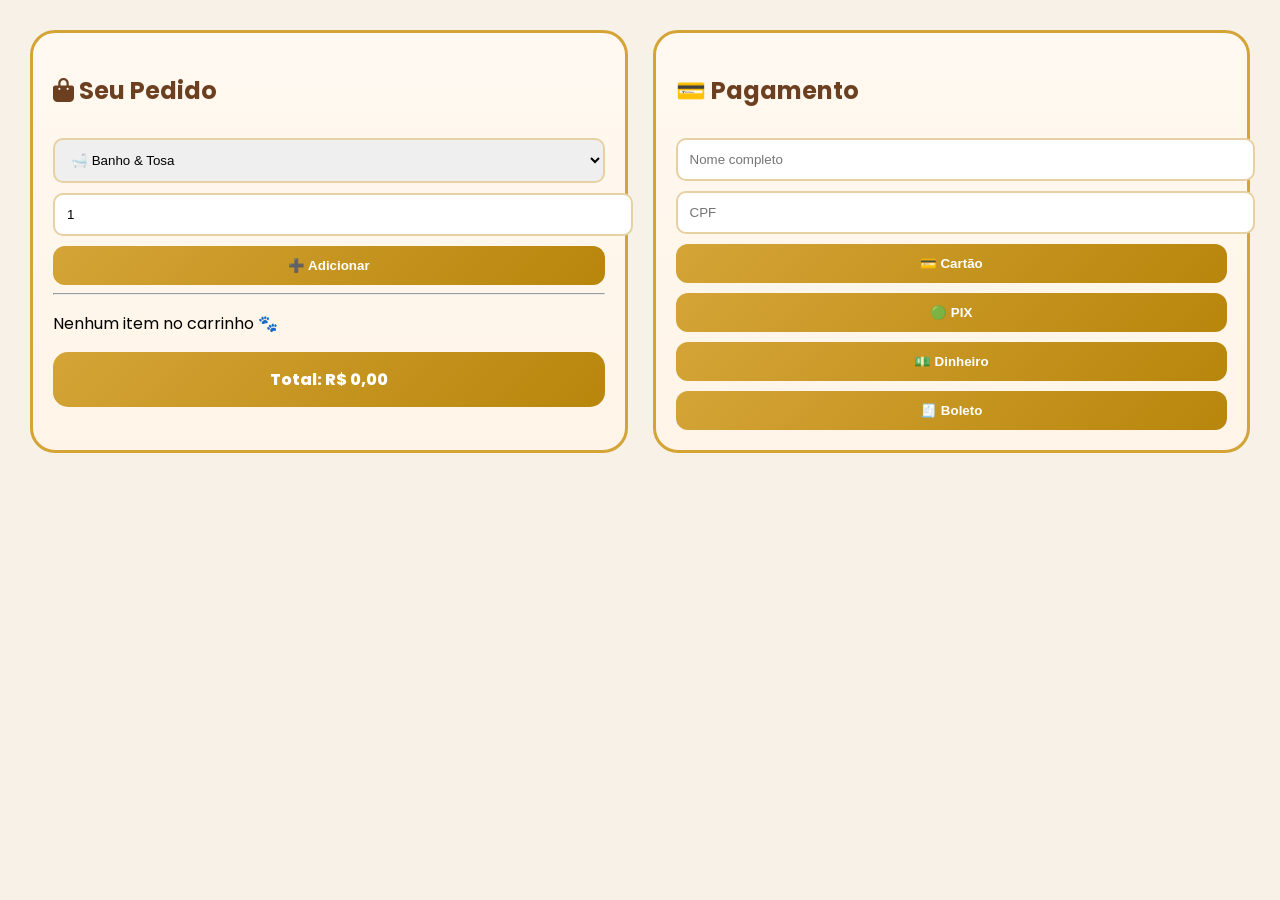
==== checkout.html @ 95e9d2d9 "tela de checkout" ====
<!DOCTYPE html>
<html lang="pt-BR">

<head>
  <meta charset="UTF-8">
  <title>Checkout PetShop Completo</title>
  <link rel="stylesheet" href="https://cdnjs.cloudflare.com/ajax/libs/font-awesome/6.5.0/css/all.min.css" crossorigin="anonymous" referrerpolicy="no-referrer" />
  <link href="https://fonts.googleapis.com/css2?family=Poppins:wght@300;400;600;700&display=swap" rel="stylesheet">

  <style>
    body {
      margin: 0;
      font-family: Poppins;
      background: #F7F1E8;
    }

    .container {
      display: grid;
      grid-template-columns: 1fr 1fr;
      gap: 25px;
      padding: 30px;
    }

    /* CARD */
    .card {
      background: linear-gradient(180deg, #FFF9F1, #FFF4E7);
      border: 3px solid #D4A437;
      border-radius: 25px;
      padding: 20px;
    }

    /* TITULO */
    h2 {
      color: #6B3F1F;
    }

    /* INPUTS */
    select,
    input {
      width: 100%;
      padding: 12px;
      margin-top: 10px;
      border-radius: 10px;
      border: 2px solid #E7D0A2;
    }

    /* BOTÃO */
    button {
      width: 100%;
      margin-top: 10px;
      padding: 12px;
      border: none;
      border-radius: 12px;
      background: linear-gradient(135deg, #D4A437, #B8860B);
      color: white;
      font-weight: 700;
      cursor: pointer;
    }

    /* ITEM */
    .item {
      display: flex;
      justify-content: space-between;
      padding: 10px;
      margin-top: 8px;
      background: #FFF3DD;
      border-radius: 10px;
    }

    /* TOTAL */
    .total {
      margin-top: 15px;
      padding: 15px;
      border-radius: 15px;
      background: linear-gradient(135deg, #D4A437, #B8860B);
      color: white;
      text-align: center;
      font-weight: 800;
    }

    /* PAYBOX */
    .paybox {
      margin-top: 10px;
      padding: 12px;
      border-radius: 12px;
      border: 2px dashed #D4A437;
      background: #FFF7EA;
    }

    .hidden {
      display: none
    }
  </style>
</head>

<body>

  <div class="container">

    <!-- CARRINHO AUTOMÁTICO -->
    <div class="card">

      <h2><i class="fas fa-shopping-bag"></i> Seu Pedido</h2>

      <!-- ADICIONAR ITENS -->
      <select id="selectItem">

        <option value="Banho & Tosa|45">🛁 Banho & Tosa</option>
        <option value="Consulta Veterinária|80">🩺 Consulta Veterinária</option>
        <option value="Estética Pet|60">✂️ Estética Pet</option>
        <option value="Hotel Pet|70">🏨 Hotel Pet</option>
        <option value="Adestramento|120">🎓 Adestramento</option>
        <option value="Pet Taxi|25">🚗 Pet Taxi</option>

        <option value="Ração Golden|89.90">🥩 Ração Golden</option>
        <option value="Shampoo Biovet|34.90">🧴 Shampoo Biovet</option>
        <option value="Coleira Premium|59.90">🦮 Coleira Premium</option>
        <option value="Petisco Salmão|22.90">🐟 Petisco Salmão</option>
        <option value="Brinquedo Kong|44.90">🧸 Brinquedo Kong</option>
        <option value="Escova Dental|19.90">🪥 Escova Dental</option>

      </select>

      <input type="number" id="qty" value="1">

      <button onclick="addItem()">➕ Adicionar</button>

      <hr>

      <div id="cart"></div>

      <div class="total" id="total">Total: R$ 0,00</div>

    </div>

    <!-- PAGAMENTO -->
    <div class="card">

      <h2>💳 Pagamento</h2>

      <input placeholder="Nome completo">
      <input placeholder="CPF">

      <button onclick="show('card')">💳 Cartão</button>
      <button onclick="show('pix')">🟢 PIX</button>
      <button onclick="show('cash')">💵 Dinheiro</button>
      <button onclick="show('boleto')">🧾 Boleto</button>

      <!-- CARTÃO -->
      <div id="card" class="paybox hidden">
        <h3>Cartão de Crédito 💳</h3>
        <input placeholder="Nome no cartão">
        <input placeholder="Número do cartão">
        <input placeholder="Validade (MM/AA)">
        <input placeholder="CVV">
      </div>

      <!-- PIX -->
      <div id="pix" class="paybox hidden">
        <h3>PIX 🟢</h3>
        <p><b>Chave PIX:</b> 163.916.904-05</p>
      </div>

      <!-- DINHEIRO -->
      <div id="cash" class="paybox hidden">
        <h3>Dinheiro 💵</h3>
        <input placeholder="Valor pago">
        <input placeholder="Troco para quanto?">
      </div>

      <!-- BOLETO -->
      <div id="boleto" class="paybox hidden">
        <h3>Boleto 🧾</h3>
        <input placeholder="CPF do titular">
        <input placeholder="Nome completo">
      </div>

    </div>

  </div>

  <script>

    let cart = JSON.parse(localStorage.getItem("cart")) || [];

    /* SALVAR */
    function save() {
      localStorage.setItem("cart", JSON.stringify(cart));
    }

    /* ADICIONAR */
    function addItem() {

      let data = document.getElementById("selectItem").value.split("|");
      let qty = document.getElementById("qty").value;

      cart.push({
        name: data[0],
        price: parseFloat(data[1]),
        qty: parseInt(qty)
      });

      save();
      render();

    }

    /* REMOVER */
    function removeItem(i) {
      cart.splice(i, 1);
      save();
      render();
    }

    /* RENDER */
    function render() {

      let div = document.getElementById("cart");
      let total = 0;

      div.innerHTML = "";

      if (cart.length === 0) {
        div.innerHTML = "<p>Nenhum item no carrinho 🐾</p>";
        document.getElementById("total").innerText = "Total: R$ 0,00";
        return;
      }

      cart.forEach((item, i) => {

        let t = item.price * item.qty;
        total += t;

        div.innerHTML += `
      <div class="item">
        <span>🐾 ${item.name} x${item.qty}</span>
        <button onclick="removeItem(${i})">🗑️</button>
      </div>
    `;

      });

      document.getElementById("total").innerText =
        "Total: R$ " + total.toFixed(2);

    }

    /* PAGAMENTO SWITCH */
    function show(type) {

      document.querySelectorAll(".paybox").forEach(e => {
        e.classList.add("hidden");
      });

      document.getElementById(type).classList.remove("hidden");

    }

    /* INICIAR */
    render();

  </script>

</body>

</html>
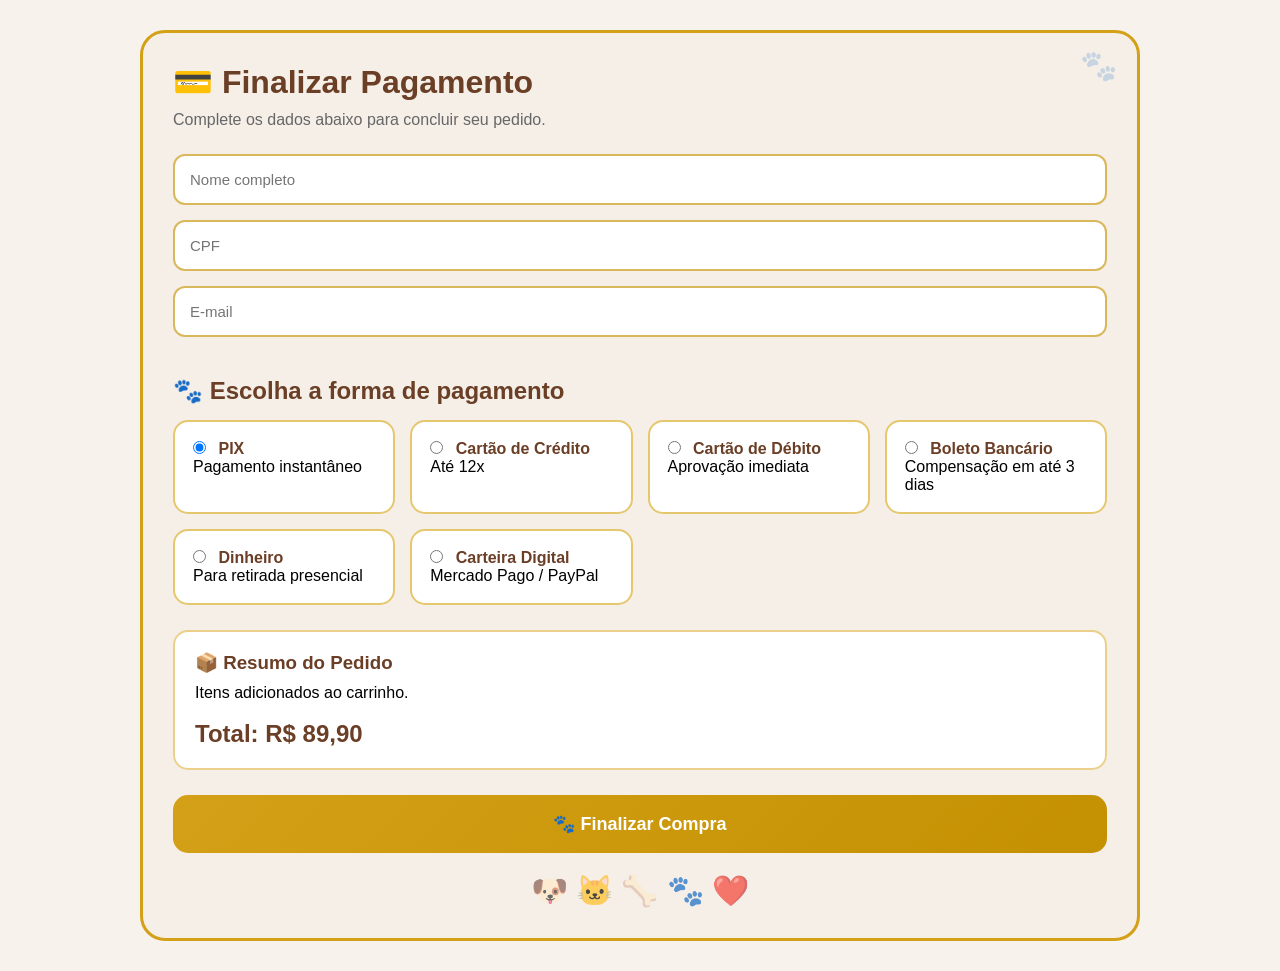
==== commit e72a93f9: "alteração" ====
--- a/checkout.html
+++ b/checkout.html
@@ -1,266 +1,288 @@
+<!DOCTYPE html>
+<html lang="en">
+<head>
+    <meta charset="UTF-8">
+    <meta name="viewport" content="width=device-width, initial-scale=1.0">
+    <title>Document</title>
+</head>
+<body>
+    
 <!DOCTYPE html>
 <html lang="pt-BR">
-
 <head>
-  <meta charset="UTF-8">
-  <title>Checkout PetShop Completo</title>
-  <link rel="stylesheet" href="https://cdnjs.cloudflare.com/ajax/libs/font-awesome/6.5.0/css/all.min.css" crossorigin="anonymous" referrerpolicy="no-referrer" />
-  <link href="https://fonts.googleapis.com/css2?family=Poppins:wght@300;400;600;700&display=swap" rel="stylesheet">
-
-  <style>
-    body {
-      margin: 0;
-      font-family: Poppins;
-      background: #F7F1E8;
-    }
-
-    .container {
-      display: grid;
-      grid-template-columns: 1fr 1fr;
-      gap: 25px;
-      padding: 30px;
-    }
-
-    /* CARD */
-    .card {
-      background: linear-gradient(180deg, #FFF9F1, #FFF4E7);
-      border: 3px solid #D4A437;
-      border-radius: 25px;
-      padding: 20px;
-    }
-
-    /* TITULO */
-    h2 {
-      color: #6B3F1F;
-    }
-
-    /* INPUTS */
-    select,
-    input {
-      width: 100%;
-      padding: 12px;
-      margin-top: 10px;
-      border-radius: 10px;
-      border: 2px solid #E7D0A2;
-    }
-
-    /* BOTÃO */
-    button {
-      width: 100%;
-      margin-top: 10px;
-      padding: 12px;
-      border: none;
-      border-radius: 12px;
-      background: linear-gradient(135deg, #D4A437, #B8860B);
-      color: white;
-      font-weight: 700;
-      cursor: pointer;
-    }
-
-    /* ITEM */
-    .item {
-      display: flex;
-      justify-content: space-between;
-      padding: 10px;
-      margin-top: 8px;
-      background: #FFF3DD;
-      border-radius: 10px;
-    }
-
-    /* TOTAL */
-    .total {
-      margin-top: 15px;
-      padding: 15px;
-      border-radius: 15px;
-      background: linear-gradient(135deg, #D4A437, #B8860B);
-      color: white;
-      text-align: center;
-      font-weight: 800;
-    }
-
-    /* PAYBOX */
-    .paybox {
-      margin-top: 10px;
-      padding: 12px;
-      border-radius: 12px;
-      border: 2px dashed #D4A437;
-      background: #FFF7EA;
-    }
-
-    .hidden {
-      display: none
-    }
-  </style>
+<meta charset="UTF-8">
+<meta name="viewport" content="width=device-width, initial-scale=1.0">
+<title>Pagamento - Patas & Amor</title>
+
+<style>
+:root{
+    --marrom:#6B3E26;
+    --marrom-claro:#8B5A3C;
+    --dourado:#D4A017;
+    --dourado-hover:#C49102;
+    --creme:#F7F2EB;
+    --branco:#FFFFFF;
+}
+
+*{
+    margin:0;
+    padding:0;
+    box-sizing:border-box;
+    font-family:'Segoe UI',sans-serif;
+}
+
+body{
+    background:var(--creme);
+    min-height:100vh;
+    padding:30px;
+}
+
+.container{
+    max-width:1000px;
+    margin:auto;
+}
+
+.card{
+    background:#f5efe8;
+    border:3px solid var(--dourado);
+    border-radius:25px;
+    padding:30px;
+    position:relative;
+}
+
+.card::before{
+    content:"🐾";
+    position:absolute;
+    top:15px;
+    right:20px;
+    font-size:30px;
+    opacity:.2;
+}
+
+h1{
+    color:var(--marrom);
+    margin-bottom:10px;
+}
+
+.subtitulo{
+    color:#666;
+    margin-bottom:25px;
+}
+
+.input{
+    width:100%;
+    padding:15px;
+    border:2px solid #d9b85c;
+    border-radius:12px;
+    margin-bottom:15px;
+    font-size:15px;
+}
+
+.section-title{
+    color:var(--marrom);
+    margin:25px 0 15px;
+}
+
+.pagamento{
+    display:grid;
+    grid-template-columns:repeat(auto-fit,minmax(220px,1fr));
+    gap:15px;
+}
+
+.opcao{
+    background:white;
+    border:2px solid #e5c76d;
+    border-radius:15px;
+    padding:18px;
+    cursor:pointer;
+    transition:.3s;
+}
+
+.opcao:hover{
+    transform:translateY(-2px);
+    border-color:var(--dourado);
+}
+
+.opcao input{
+    margin-right:8px;
+}
+
+.opcao strong{
+    color:var(--marrom);
+}
+
+.resumo{
+    margin-top:25px;
+    background:white;
+    border-radius:15px;
+    padding:20px;
+    border:2px solid #ead08a;
+}
+
+.resumo h3{
+    color:var(--marrom);
+    margin-bottom:10px;
+}
+
+.total{
+    font-size:24px;
+    font-weight:bold;
+    color:var(--marrom);
+}
+
+.btn{
+    width:100%;
+    margin-top:25px;
+    padding:18px;
+    border:none;
+    border-radius:15px;
+    background:linear-gradient(
+        135deg,
+        var(--dourado),
+        var(--dourado-hover)
+    );
+    color:white;
+    font-size:18px;
+    font-weight:bold;
+    cursor:pointer;
+    transition:.3s;
+}
+
+.btn:hover{
+    transform:translateY(-2px);
+}
+
+.pet-icons{
+    text-align:center;
+    font-size:30px;
+    margin-top:20px;
+    opacity:.7;
+}
+</style>
 </head>
-
 <body>
 
-  <div class="container">
-
-    <!-- CARRINHO AUTOMÁTICO -->
+<div class="container">
+
     <div class="card">
 
-      <h2><i class="fas fa-shopping-bag"></i> Seu Pedido</h2>
-
-      <!-- ADICIONAR ITENS -->
-      <select id="selectItem">
-
-        <option value="Banho & Tosa|45">🛁 Banho & Tosa</option>
-        <option value="Consulta Veterinária|80">🩺 Consulta Veterinária</option>
-        <option value="Estética Pet|60">✂️ Estética Pet</option>
-        <option value="Hotel Pet|70">🏨 Hotel Pet</option>
-        <option value="Adestramento|120">🎓 Adestramento</option>
-        <option value="Pet Taxi|25">🚗 Pet Taxi</option>
-
-        <option value="Ração Golden|89.90">🥩 Ração Golden</option>
-        <option value="Shampoo Biovet|34.90">🧴 Shampoo Biovet</option>
-        <option value="Coleira Premium|59.90">🦮 Coleira Premium</option>
-        <option value="Petisco Salmão|22.90">🐟 Petisco Salmão</option>
-        <option value="Brinquedo Kong|44.90">🧸 Brinquedo Kong</option>
-        <option value="Escova Dental|19.90">🪥 Escova Dental</option>
-
-      </select>
-
-      <input type="number" id="qty" value="1">
-
-      <button onclick="addItem()">➕ Adicionar</button>
-
-      <hr>
-
-      <div id="cart"></div>
-
-      <div class="total" id="total">Total: R$ 0,00</div>
+        <h1>💳 Finalizar Pagamento</h1>
+
+        <p class="subtitulo">
+            Complete os dados abaixo para concluir seu pedido.
+        </p>
+
+        <input
+            type="text"
+            class="input"
+            placeholder="Nome completo">
+
+        <input
+            type="text"
+            class="input"
+            placeholder="CPF">
+
+        <input
+            type="email"
+            class="input"
+            placeholder="E-mail">
+
+        <h2 class="section-title">
+            🐾 Escolha a forma de pagamento
+        </h2>
+
+        <div class="pagamento">
+
+            <label class="opcao">
+                <input type="radio" name="pagamento" checked>
+                <strong>PIX</strong><br>
+                Pagamento instantâneo
+            </label>
+
+            <label class="opcao">
+                <input type="radio" name="pagamento">
+                <strong>Cartão de Crédito</strong><br>
+                Até 12x
+            </label>
+
+            <label class="opcao">
+                <input type="radio" name="pagamento">
+                <strong>Cartão de Débito</strong><br>
+                Aprovação imediata
+            </label>
+
+            <label class="opcao">
+                <input type="radio" name="pagamento">
+                <strong>Boleto Bancário</strong><br>
+                Compensação em até 3 dias
+            </label>
+
+            <label class="opcao">
+                <input type="radio" name="pagamento">
+                <strong>Dinheiro</strong><br>
+                Para retirada presencial
+            </label>
+
+            <label class="opcao">
+                <input type="radio" name="pagamento">
+                <strong>Carteira Digital</strong><br>
+                Mercado Pago / PayPal
+            </label>
+
+        </div>
+
+        <div class="resumo">
+
+            <h3>📦 Resumo do Pedido</h3>
+
+            <p>Itens adicionados ao carrinho.</p>
+
+            <br>
+
+            <div class="total">
+                Total: R$ 89,90
+            </div>
+
+        </div>
+
+        <button
+            class="btn"
+            onclick="finalizarCompra()">
+
+            🐾 Finalizar Compra
+
+        </button>
+
+        <div class="pet-icons">
+            🐶 🐱 🦴 🐾 ❤️
+        </div>
 
     </div>
 
-    <!-- PAGAMENTO -->
-    <div class="card">
-
-      <h2>💳 Pagamento</h2>
-
-      <input placeholder="Nome completo">
-      <input placeholder="CPF">
-
-      <button onclick="show('card')">💳 Cartão</button>
-      <button onclick="show('pix')">🟢 PIX</button>
-      <button onclick="show('cash')">💵 Dinheiro</button>
-      <button onclick="show('boleto')">🧾 Boleto</button>
-
-      <!-- CARTÃO -->
-      <div id="card" class="paybox hidden">
-        <h3>Cartão de Crédito 💳</h3>
-        <input placeholder="Nome no cartão">
-        <input placeholder="Número do cartão">
-        <input placeholder="Validade (MM/AA)">
-        <input placeholder="CVV">
-      </div>
-
-      <!-- PIX -->
-      <div id="pix" class="paybox hidden">
-        <h3>PIX 🟢</h3>
-        <p><b>Chave PIX:</b> 163.916.904-05</p>
-      </div>
-
-      <!-- DINHEIRO -->
-      <div id="cash" class="paybox hidden">
-        <h3>Dinheiro 💵</h3>
-        <input placeholder="Valor pago">
-        <input placeholder="Troco para quanto?">
-      </div>
-
-      <!-- BOLETO -->
-      <div id="boleto" class="paybox hidden">
-        <h3>Boleto 🧾</h3>
-        <input placeholder="CPF do titular">
-        <input placeholder="Nome completo">
-      </div>
-
-    </div>
-
-  </div>
-
-  <script>
-
-    let cart = JSON.parse(localStorage.getItem("cart")) || [];
-
-    /* SALVAR */
-    function save() {
-      localStorage.setItem("cart", JSON.stringify(cart));
-    }
-
-    /* ADICIONAR */
-    function addItem() {
-
-      let data = document.getElementById("selectItem").value.split("|");
-      let qty = document.getElementById("qty").value;
-
-      cart.push({
-        name: data[0],
-        price: parseFloat(data[1]),
-        qty: parseInt(qty)
-      });
-
-      save();
-      render();
-
-    }
-
-    /* REMOVER */
-    function removeItem(i) {
-      cart.splice(i, 1);
-      save();
-      render();
-    }
-
-    /* RENDER */
-    function render() {
-
-      let div = document.getElementById("cart");
-      let total = 0;
-
-      div.innerHTML = "";
-
-      if (cart.length === 0) {
-        div.innerHTML = "<p>Nenhum item no carrinho 🐾</p>";
-        document.getElementById("total").innerText = "Total: R$ 0,00";
-        return;
-      }
-
-      cart.forEach((item, i) => {
-
-        let t = item.price * item.qty;
-        total += t;
-
-        div.innerHTML += `
-      <div class="item">
-        <span>🐾 ${item.name} x${item.qty}</span>
-        <button onclick="removeItem(${i})">🗑️</button>
-      </div>
-    `;
-
-      });
-
-      document.getElementById("total").innerText =
-        "Total: R$ " + total.toFixed(2);
-
-    }
-
-    /* PAGAMENTO SWITCH */
-    function show(type) {
-
-      document.querySelectorAll(".paybox").forEach(e => {
-        e.classList.add("hidden");
-      });
-
-      document.getElementById(type).classList.remove("hidden");
-
-    }
-
-    /* INICIAR */
-    render();
-
-  </script>
+</div>
+
+<script>
+function finalizarCompra(){
+
+    const numeroPedido =
+        "#PA-" +
+        Math.floor(
+            100000 + Math.random() * 900000
+        );
+
+    localStorage.setItem(
+        "numeroPedido",
+        numeroPedido
+    );
+
+    window.location.href =
+        "pagamento-sucesso.html";
+}
+</script>
 
 </body>
-
+</html>
+
+
+</body>
 </html>
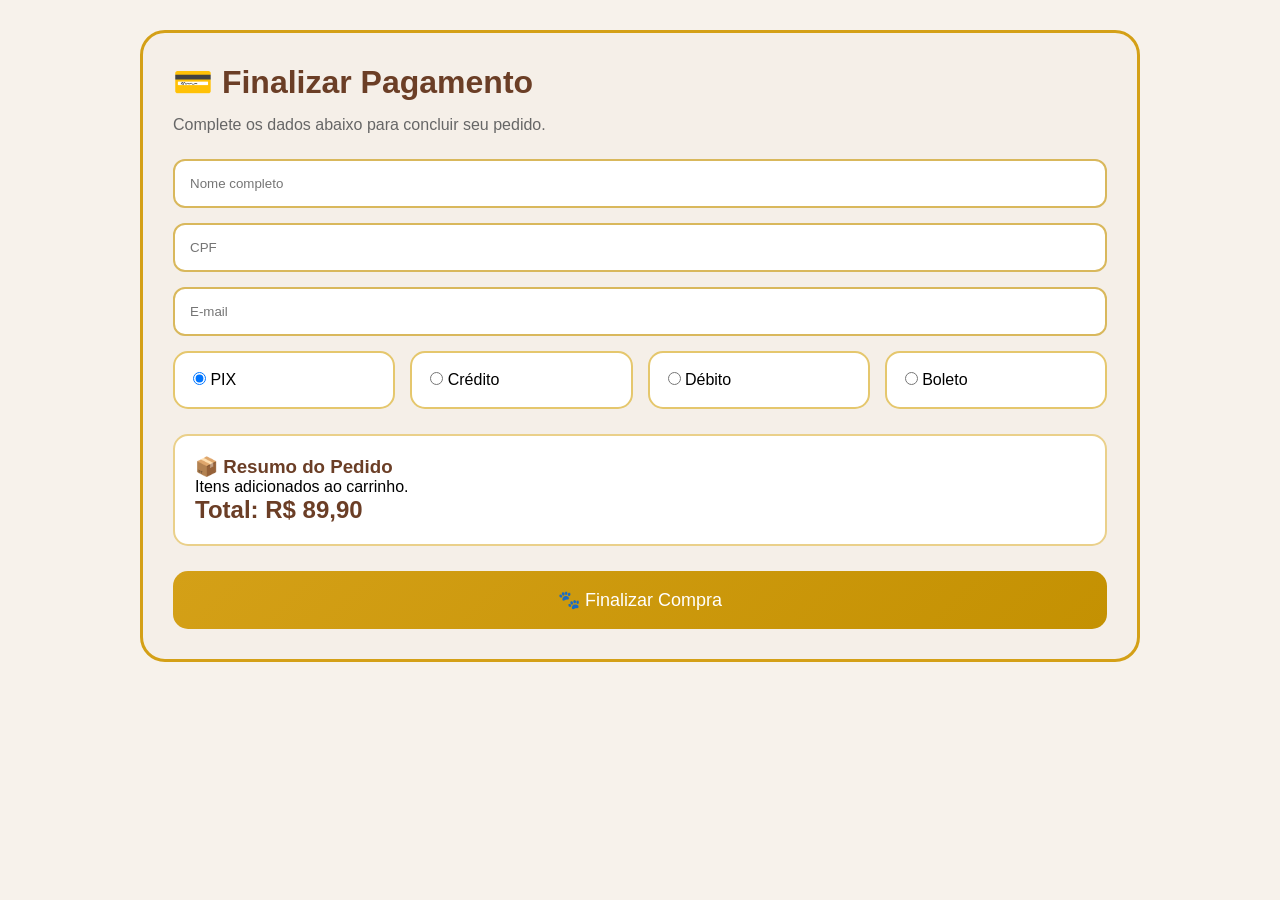
==== commit 0d866d8a: "de novo" ====
--- a/checkout.html
+++ b/checkout.html
@@ -6,283 +6,110 @@
     <title>Document</title>
 </head>
 <body>
-    
-<!DOCTYPE html>
+    <!DOCTYPE html>
 <html lang="pt-BR">
 <head>
 <meta charset="UTF-8">
 <meta name="viewport" content="width=device-width, initial-scale=1.0">
-<title>Pagamento - Patas & Amor</title>
-
+<title>Patas & Amor - Pagamento</title>
 <style>
 :root{
-    --marrom:#6B3E26;
-    --marrom-claro:#8B5A3C;
-    --dourado:#D4A017;
-    --dourado-hover:#C49102;
-    --creme:#F7F2EB;
-    --branco:#FFFFFF;
+--marrom:#6B3E26;
+--dourado:#D4A017;
+--dourado-hover:#C49102;
+--creme:#F7F2EB;
 }
-
-*{
-    margin:0;
-    padding:0;
-    box-sizing:border-box;
-    font-family:'Segoe UI',sans-serif;
-}
-
-body{
-    background:var(--creme);
-    min-height:100vh;
-    padding:30px;
-}
-
-.container{
-    max-width:1000px;
-    margin:auto;
-}
-
-.card{
-    background:#f5efe8;
-    border:3px solid var(--dourado);
-    border-radius:25px;
-    padding:30px;
-    position:relative;
-}
-
-.card::before{
-    content:"🐾";
-    position:absolute;
-    top:15px;
-    right:20px;
-    font-size:30px;
-    opacity:.2;
-}
-
-h1{
-    color:var(--marrom);
-    margin-bottom:10px;
-}
-
-.subtitulo{
-    color:#666;
-    margin-bottom:25px;
-}
-
-.input{
-    width:100%;
-    padding:15px;
-    border:2px solid #d9b85c;
-    border-radius:12px;
-    margin-bottom:15px;
-    font-size:15px;
-}
-
-.section-title{
-    color:var(--marrom);
-    margin:25px 0 15px;
-}
-
-.pagamento{
-    display:grid;
-    grid-template-columns:repeat(auto-fit,minmax(220px,1fr));
-    gap:15px;
-}
-
-.opcao{
-    background:white;
-    border:2px solid #e5c76d;
-    border-radius:15px;
-    padding:18px;
-    cursor:pointer;
-    transition:.3s;
-}
-
-.opcao:hover{
-    transform:translateY(-2px);
-    border-color:var(--dourado);
-}
-
-.opcao input{
-    margin-right:8px;
-}
-
-.opcao strong{
-    color:var(--marrom);
-}
-
-.resumo{
-    margin-top:25px;
-    background:white;
-    border-radius:15px;
-    padding:20px;
-    border:2px solid #ead08a;
-}
-
-.resumo h3{
-    color:var(--marrom);
-    margin-bottom:10px;
-}
-
-.total{
-    font-size:24px;
-    font-weight:bold;
-    color:var(--marrom);
-}
-
-.btn{
-    width:100%;
-    margin-top:25px;
-    padding:18px;
-    border:none;
-    border-radius:15px;
-    background:linear-gradient(
-        135deg,
-        var(--dourado),
-        var(--dourado-hover)
-    );
-    color:white;
-    font-size:18px;
-    font-weight:bold;
-    cursor:pointer;
-    transition:.3s;
-}
-
-.btn:hover{
-    transform:translateY(-2px);
-}
-
-.pet-icons{
-    text-align:center;
-    font-size:30px;
-    margin-top:20px;
-    opacity:.7;
-}
+*{margin:0;padding:0;box-sizing:border-box;font-family:'Segoe UI',sans-serif;}
+body{background:var(--creme);padding:30px;}
+.container{max-width:1000px;margin:auto;}
+.card{background:#f5efe8;border:3px solid var(--dourado);border-radius:25px;padding:30px;}
+h1,h2,h3{color:var(--marrom);}
+.subtitulo{color:#666;margin:15px 0 25px;}
+.input{width:100%;padding:15px;border:2px solid #d9b85c;border-radius:12px;margin-bottom:15px;}
+.pagamento{display:grid;grid-template-columns:repeat(auto-fit,minmax(220px,1fr));gap:15px;}
+.opcao{background:#fff;border:2px solid #e5c76d;border-radius:15px;padding:18px;}
+.resumo,.rota{margin-top:25px;background:#fff;padding:20px;border-radius:15px;border:2px solid #ead08a;}
+.total{font-size:24px;font-weight:bold;color:var(--marrom);}
+.btn{width:100%;margin-top:25px;padding:18px;border:none;border-radius:15px;color:#fff;font-size:18px;background:linear-gradient(135deg,var(--dourado),var(--dourado-hover));cursor:pointer;}
+#paginaSucesso{display:none;text-align:center;}
+.numero{font-size:28px;font-weight:bold;color:var(--marrom);margin:20px 0;}
+.status{display:flex;justify-content:space-between;gap:10px;flex-wrap:wrap;margin-top:20px;}
+.etapa{flex:1;min-width:120px;background:#f7f2eb;padding:12px;border-radius:12px;border:1px solid #ead08a;}
+.ativa{border:2px solid #D4A017;font-weight:bold;}
 </style>
 </head>
 <body>
 
 <div class="container">
 
-    <div class="card">
+<div class="card" id="paginaPagamento">
+<h1>💳 Finalizar Pagamento</h1>
+<p class="subtitulo">Complete os dados abaixo para concluir seu pedido.</p>
 
-        <h1>💳 Finalizar Pagamento</h1>
+<input class="input" placeholder="Nome completo">
+<input class="input" placeholder="CPF">
+<input class="input" placeholder="E-mail">
 
-        <p class="subtitulo">
-            Complete os dados abaixo para concluir seu pedido.
-        </p>
+<div class="pagamento">
+<label class="opcao"><input type="radio" name="pag" checked> PIX</label>
+<label class="opcao"><input type="radio" name="pag"> Crédito</label>
+<label class="opcao"><input type="radio" name="pag"> Débito</label>
+<label class="opcao"><input type="radio" name="pag"> Boleto</label>
+</div>
 
-        <input
-            type="text"
-            class="input"
-            placeholder="Nome completo">
+<div class="resumo">
+<h3>📦 Resumo do Pedido</h3>
+<p>Itens adicionados ao carrinho.</p>
+<div class="total">Total: R$ 89,90</div>
+</div>
 
-        <input
-            type="text"
-            class="input"
-            placeholder="CPF">
+<button class="btn" onclick="finalizarCompra()">🐾 Finalizar Compra</button>
+</div>
 
-        <input
-            type="email"
-            class="input"
-            placeholder="E-mail">
+<div class="card" id="paginaSucesso">
+<h1>✅ Pagamento Concluído!</h1>
+<p>Seu pedido foi registrado com sucesso.</p>
 
-        <h2 class="section-title">
-            🐾 Escolha a forma de pagamento
-        </h2>
+<div class="numero" id="pedido"></div>
 
-        <div class="pagamento">
+<div class="rota">
+<h3>🚚 Rastreamento do Pedido</h3>
+<p>Abaixo está uma rota fictícia de exemplo:</p>
 
-            <label class="opcao">
-                <input type="radio" name="pagamento" checked>
-                <strong>PIX</strong><br>
-                Pagamento instantâneo
-            </label>
+<div class="status">
+<div class="etapa ativa">📦 Pedido Confirmado</div>
+<div class="etapa ativa">🏪 Em Separação</div>
+<div class="etapa">🚚 Em Transporte</div>
+<div class="etapa">🏠 Entregue</div>
+</div>
 
-            <label class="opcao">
-                <input type="radio" name="pagamento">
-                <strong>Cartão de Crédito</strong><br>
-                Até 12x
-            </label>
+<p style="margin-top:15px">
+Origem: Centro de Distribuição João Pessoa<br>
+Destino: Cliente - João Pessoa/PB
+</p>
+</div>
 
-            <label class="opcao">
-                <input type="radio" name="pagamento">
-                <strong>Cartão de Débito</strong><br>
-                Aprovação imediata
-            </label>
-
-            <label class="opcao">
-                <input type="radio" name="pagamento">
-                <strong>Boleto Bancário</strong><br>
-                Compensação em até 3 dias
-            </label>
-
-            <label class="opcao">
-                <input type="radio" name="pagamento">
-                <strong>Dinheiro</strong><br>
-                Para retirada presencial
-            </label>
-
-            <label class="opcao">
-                <input type="radio" name="pagamento">
-                <strong>Carteira Digital</strong><br>
-                Mercado Pago / PayPal
-            </label>
-
-        </div>
-
-        <div class="resumo">
-
-            <h3>📦 Resumo do Pedido</h3>
-
-            <p>Itens adicionados ao carrinho.</p>
-
-            <br>
-
-            <div class="total">
-                Total: R$ 89,90
-            </div>
-
-        </div>
-
-        <button
-            class="btn"
-            onclick="finalizarCompra()">
-
-            🐾 Finalizar Compra
-
-        </button>
-
-        <div class="pet-icons">
-            🐶 🐱 🦴 🐾 ❤️
-        </div>
-
-    </div>
+<button class="btn" onclick="voltar()">🏠 Voltar ao Pagamento</button>
+</div>
 
 </div>
 
 <script>
 function finalizarCompra(){
+const numeroPedido = "#PA-" + Math.floor(100000 + Math.random()*900000);
+document.getElementById("pedido").innerText = "Pedido: " + numeroPedido;
 
-    const numeroPedido =
-        "#PA-" +
-        Math.floor(
-            100000 + Math.random() * 900000
-        );
+document.getElementById("paginaPagamento").style.display = "none";
+document.getElementById("paginaSucesso").style.display = "block";
+}
 
-    localStorage.setItem(
-        "numeroPedido",
-        numeroPedido
-    );
-
-    window.location.href =
-        "pagamento-sucesso.html";
+function voltar(){
+document.getElementById("paginaSucesso").style.display = "none";
+document.getElementById("paginaPagamento").style.display = "block";
 }
 </script>
 
 </body>
 </html>
-
-
 </body>
 </html>
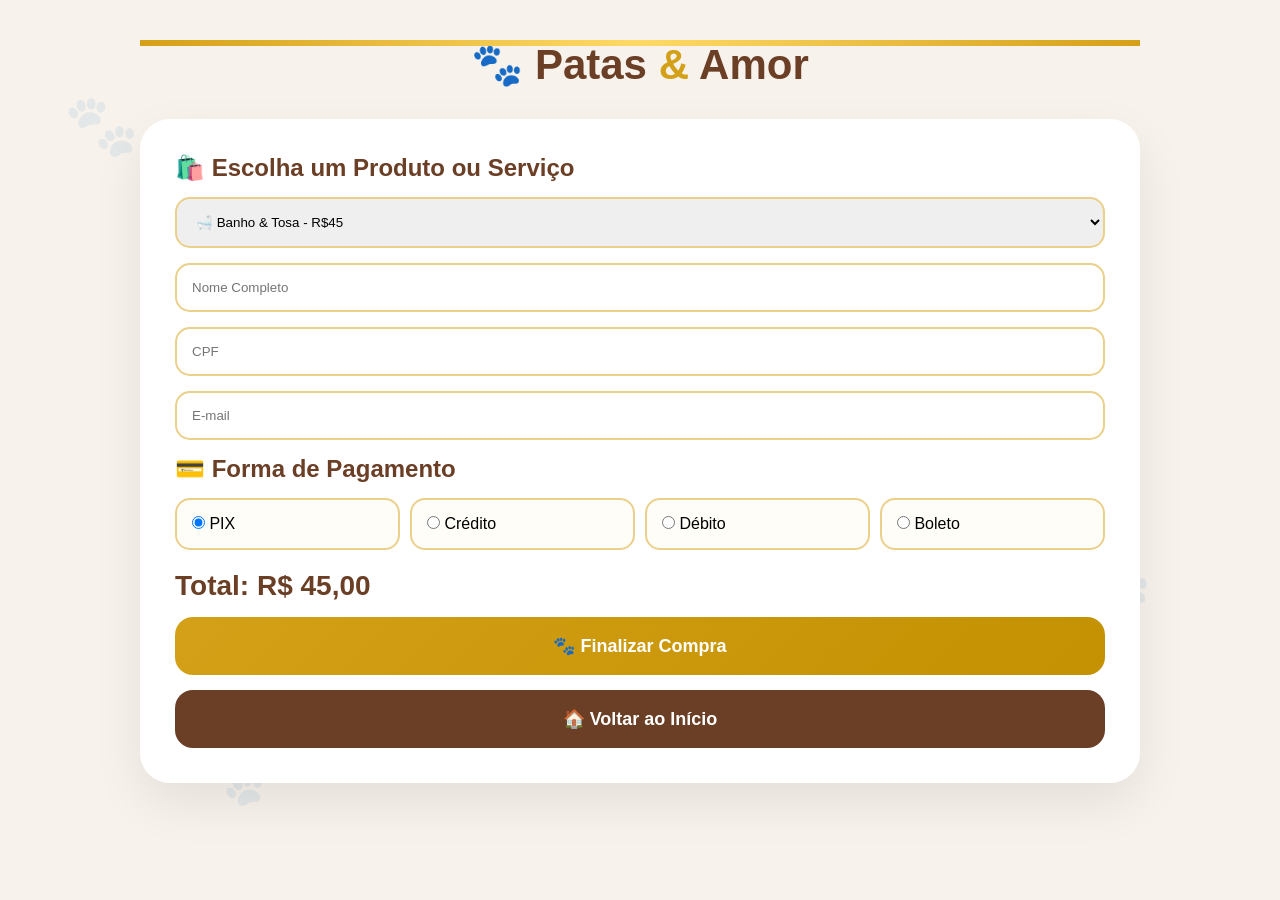
==== commit 78dc1b7e: "de novo alterado" ====
--- a/checkout.html
+++ b/checkout.html
@@ -11,102 +11,371 @@
 <head>
 <meta charset="UTF-8">
 <meta name="viewport" content="width=device-width, initial-scale=1.0">
-<title>Patas & Amor - Pagamento</title>
+<title>Patas & Amor - Checkout</title>
+
+<link rel="stylesheet" href="https://cdnjs.cloudflare.com/ajax/libs/font-awesome/6.5.0/css/all.min.css">
+
 <style>
+
 :root{
 --marrom:#6B3E26;
 --dourado:#D4A017;
---dourado-hover:#C49102;
 --creme:#F7F2EB;
 }
-*{margin:0;padding:0;box-sizing:border-box;font-family:'Segoe UI',sans-serif;}
-body{background:var(--creme);padding:30px;}
-.container{max-width:1000px;margin:auto;}
-.card{background:#f5efe8;border:3px solid var(--dourado);border-radius:25px;padding:30px;}
-h1,h2,h3{color:var(--marrom);}
-.subtitulo{color:#666;margin:15px 0 25px;}
-.input{width:100%;padding:15px;border:2px solid #d9b85c;border-radius:12px;margin-bottom:15px;}
-.pagamento{display:grid;grid-template-columns:repeat(auto-fit,minmax(220px,1fr));gap:15px;}
-.opcao{background:#fff;border:2px solid #e5c76d;border-radius:15px;padding:18px;}
-.resumo,.rota{margin-top:25px;background:#fff;padding:20px;border-radius:15px;border:2px solid #ead08a;}
-.total{font-size:24px;font-weight:bold;color:var(--marrom);}
-.btn{width:100%;margin-top:25px;padding:18px;border:none;border-radius:15px;color:#fff;font-size:18px;background:linear-gradient(135deg,var(--dourado),var(--dourado-hover));cursor:pointer;}
-#paginaSucesso{display:none;text-align:center;}
-.numero{font-size:28px;font-weight:bold;color:var(--marrom);margin:20px 0;}
-.status{display:flex;justify-content:space-between;gap:10px;flex-wrap:wrap;margin-top:20px;}
-.etapa{flex:1;min-width:120px;background:#f7f2eb;padding:12px;border-radius:12px;border:1px solid #ead08a;}
-.ativa{border:2px solid #D4A017;font-weight:bold;}
+
+*{
+margin:0;
+padding:0;
+box-sizing:border-box;
+font-family:'Segoe UI',sans-serif;
+}
+
+body{
+background:var(--creme);
+min-height:100vh;
+padding:40px 20px;
+overflow-x:hidden;
+}
+
+.paw{
+position:fixed;
+font-size:60px;
+opacity:.08;
+animation:flutuar 8s infinite ease-in-out;
+z-index:0;
+}
+
+.p1{top:10%;left:5%;}
+.p2{top:60%;right:10%;}
+.p3{bottom:10%;left:15%;}
+
+@keyframes flutuar{
+0%,100%{transform:translateY(0);}
+50%{transform:translateY(-20px);}
+}
+
+.container{
+max-width:1000px;
+margin:auto;
+position:relative;
+z-index:2;
+}
+
+.logo{
+text-align:center;
+margin-bottom:30px;
+}
+
+.logo h1{
+font-size:42px;
+color:var(--marrom);
+}
+
+.logo span{
+color:var(--dourado);
+}
+
+.card{
+background:white;
+border-radius:30px;
+padding:35px;
+box-shadow:0 20px 50px rgba(0,0,0,.08);
+margin-bottom:25px;
+}
+
+.card::before{
+content:'';
+position:absolute;
+left:0;
+right:0;
+height:6px;
+background:linear-gradient(90deg,var(--dourado),#ffd966,var(--dourado));
+top:0;
+}
+
+h2{
+color:var(--marrom);
+margin-bottom:15px;
+}
+
+.input,
+select{
+width:100%;
+padding:15px;
+border:2px solid #ead08a;
+border-radius:15px;
+margin-bottom:15px;
+}
+
+.produto{
+padding:15px;
+border:2px solid #ead08a;
+border-radius:15px;
+margin-bottom:10px;
+display:flex;
+justify-content:space-between;
+}
+
+.total{
+font-size:28px;
+font-weight:bold;
+color:var(--marrom);
+margin-top:20px;
+}
+
+.pagamentos{
+display:grid;
+grid-template-columns:repeat(auto-fit,minmax(200px,1fr));
+gap:10px;
+margin-top:15px;
+}
+
+.pagamentos label{
+padding:15px;
+border-radius:15px;
+border:2px solid #ead08a;
+background:#fffdf8;
+cursor:pointer;
+}
+
+.btn{
+width:100%;
+padding:18px;
+border:none;
+border-radius:18px;
+cursor:pointer;
+font-size:18px;
+font-weight:600;
+margin-top:15px;
+transition:.3s;
+}
+
+.btn-principal{
+background:linear-gradient(135deg,var(--dourado),#c49102);
+color:white;
+}
+
+.btn-secundario{
+background:var(--marrom);
+color:white;
+}
+
+.btn:hover{
+transform:translateY(-3px);
+}
+
+#sucesso,
+#rastreamento{
+display:none;
+text-align:center;
+}
+
+.check{
+font-size:90px;
+color:var(--dourado);
+margin-bottom:20px;
+}
+
+.status{
+display:grid;
+grid-template-columns:repeat(auto-fit,minmax(180px,1fr));
+gap:10px;
+margin-top:20px;
+}
+
+.etapa{
+padding:15px;
+background:#fff8e5;
+border-radius:15px;
+border:2px solid #ead08a;
+}
+
+.ativa{
+border:2px solid var(--dourado);
+font-weight:bold;
+}
+
+.rota{
+margin-top:20px;
+padding:20px;
+background:#fffdf8;
+border-radius:15px;
+border:2px solid #ead08a;
+}
+
 </style>
 </head>
 <body>
 
+<div class="paw p1">🐾</div>
+<div class="paw p2">🐾</div>
+<div class="paw p3">🐾</div>
+
 <div class="container">
 
-<div class="card" id="paginaPagamento">
-<h1>💳 Finalizar Pagamento</h1>
-<p class="subtitulo">Complete os dados abaixo para concluir seu pedido.</p>
-
-<input class="input" placeholder="Nome completo">
+<div class="logo">
+<h1>🐾 Patas <span>&</span> Amor</h1>
+</div>
+
+<div class="card" id="checkout">
+
+<h2>🛍️ Escolha um Produto ou Serviço</h2>
+
+<select id="produto" onchange="atualizarPreco()">
+
+<option value="45">🛁 Banho & Tosa - R$45</option>
+<option value="80">🩺 Consulta Veterinária - R$80</option>
+<option value="60">✂️ Estética Pet - R$60</option>
+<option value="70">🏨 Hotel Pet - R$70</option>
+<option value="120">🎓 Adestramento - R$120</option>
+<option value="25">🚗 Pet Taxi - R$25</option>
+
+<option value="89.90">🥩 Ração Premium Golden - R$89,90</option>
+<option value="34.90">🧴 Shampoo Neutro Biovet - R$34,90</option>
+<option value="59.90">🦮 Coleira Couro Premium - R$59,90</option>
+<option value="22.90">🐟 Petisco Natural Salmão - R$22,90</option>
+<option value="44.90">🧸 Brinquedo Interativo Kong - R$44,90</option>
+<option value="19.90">🪥 Kit Escova Dental Pet - R$19,90</option>
+
+</select>
+
+<input class="input" placeholder="Nome Completo">
 <input class="input" placeholder="CPF">
 <input class="input" placeholder="E-mail">
 
-<div class="pagamento">
-<label class="opcao"><input type="radio" name="pag" checked> PIX</label>
-<label class="opcao"><input type="radio" name="pag"> Crédito</label>
-<label class="opcao"><input type="radio" name="pag"> Débito</label>
-<label class="opcao"><input type="radio" name="pag"> Boleto</label>
-</div>
-
-<div class="resumo">
-<h3>📦 Resumo do Pedido</h3>
-<p>Itens adicionados ao carrinho.</p>
-<div class="total">Total: R$ 89,90</div>
-</div>
-
-<button class="btn" onclick="finalizarCompra()">🐾 Finalizar Compra</button>
-</div>
-
-<div class="card" id="paginaSucesso">
-<h1>✅ Pagamento Concluído!</h1>
-<p>Seu pedido foi registrado com sucesso.</p>
-
-<div class="numero" id="pedido"></div>
+<h2>💳 Forma de Pagamento</h2>
+
+<div class="pagamentos">
+<label><input type="radio" name="pag" checked> PIX</label>
+<label><input type="radio" name="pag"> Crédito</label>
+<label><input type="radio" name="pag"> Débito</label>
+<label><input type="radio" name="pag"> Boleto</label>
+</div>
+
+<div class="total" id="total">
+Total: R$45,00
+</div>
+
+<button class="btn btn-principal" onclick="finalizarCompra()">
+🐾 Finalizar Compra
+</button>
+
+<button class="btn btn-secundario"
+onclick="window.location.href='index.html'">
+🏠 Voltar ao Início
+</button>
+
+</div>
+
+<div class="card" id="sucesso">
+
+<div class="check">✅</div>
+
+<h2>Pagamento Concluído!</h2>
+
+<p id="pedido"></p>
+
+<button class="btn btn-principal"
+onclick="abrirRastreamento()">
+📦 Ver Rastreamento
+</button>
+
+<button class="btn btn-secundario"
+onclick="window.location.href='index.html'">
+🏠 Voltar ao Início
+</button>
+
+</div>
+
+<div class="card" id="rastreamento">
+
+<h2>🚚 Rastreamento do Pedido</h2>
+
+<div class="status">
+
+<div class="etapa ativa">
+📦 Pedido Confirmado
+</div>
+
+<div class="etapa ativa">
+🏪 Em Separação
+</div>
+
+<div class="etapa ativa">
+🚚 Em Transporte
+</div>
+
+<div class="etapa">
+🏠 Entregue
+</div>
+
+</div>
 
 <div class="rota">
-<h3>🚚 Rastreamento do Pedido</h3>
-<p>Abaixo está uma rota fictícia de exemplo:</p>
-
-<div class="status">
-<div class="etapa ativa">📦 Pedido Confirmado</div>
-<div class="etapa ativa">🏪 Em Separação</div>
-<div class="etapa">🚚 Em Transporte</div>
-<div class="etapa">🏠 Entregue</div>
-</div>
-
-<p style="margin-top:15px">
-Origem: Centro de Distribuição João Pessoa<br>
-Destino: Cliente - João Pessoa/PB
-</p>
-</div>
-
-<button class="btn" onclick="voltar()">🏠 Voltar ao Pagamento</button>
+
+<strong>Origem:</strong><br>
+Centro Logístico Patas & Amor<br>
+Rua das Flores, 142<br>
+João Pessoa - PB
+
+<br><br>
+
+<strong>Destino:</strong><br>
+Rua dos Girassóis, 120<br>
+Bairro Jardim Pet<br>
+João Pessoa - PB
+
+</div>
+
+<button class="btn btn-secundario"
+onclick="window.location.href='index.html'">
+🏠 Voltar ao Início
+</button>
+
 </div>
 
 </div>
 
 <script>
+
+function atualizarPreco(){
+
+const valor =
+document.getElementById("produto").value;
+
+document.getElementById("total").innerHTML =
+"Total: R$ " +
+Number(valor)
+.toFixed(2)
+.replace(".",",");
+
+}
+
 function finalizarCompra(){
-const numeroPedido = "#PA-" + Math.floor(100000 + Math.random()*900000);
-document.getElementById("pedido").innerText = "Pedido: " + numeroPedido;
-
-document.getElementById("paginaPagamento").style.display = "none";
-document.getElementById("paginaSucesso").style.display = "block";
-}
-
-function voltar(){
-document.getElementById("paginaSucesso").style.display = "none";
-document.getElementById("paginaPagamento").style.display = "block";
-}
+
+const numero =
+"#PA-" +
+Math.floor(
+100000 + Math.random()*900000
+);
+
+document.getElementById("pedido").innerHTML =
+"<strong>Pedido " + numero + "</strong>";
+
+document.getElementById("checkout").style.display="none";
+document.getElementById("sucesso").style.display="block";
+
+}
+
+function abrirRastreamento(){
+
+document.getElementById("sucesso").style.display="none";
+document.getElementById("rastreamento").style.display="block";
+
+}
+
+atualizarPreco();
+
 </script>
 
 </body>
